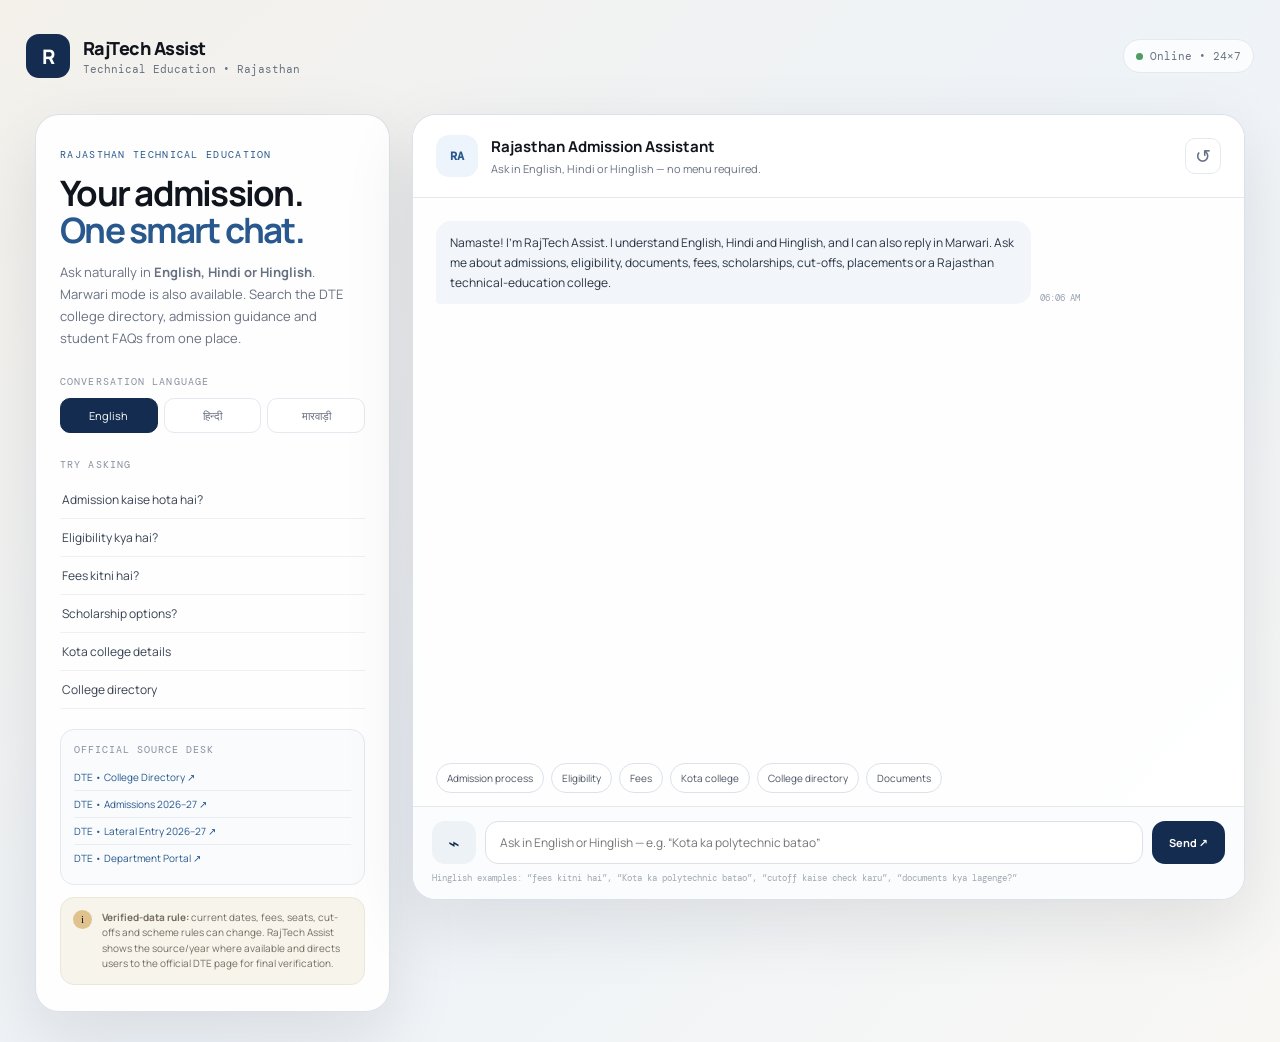
==== chatbot/index.html @ 35c806b9 "Cache-bust final chatbot JavaScript deployment" ====
<!doctype html>
<html lang="en">
<head>
<meta charset="UTF-8"><meta name="viewport" content="width=device-width,initial-scale=1.0">
<title>RajTech Assist — Rajasthan Technical Education</title>
<meta name="description" content="RajTech Assist — multilingual technical education admission and college information assistant for Rajasthan.">
<link rel="stylesheet" href="./styles.css">
</head>
<body>
<div class="app-shell">
<header class="topbar">
<div class="brand"><div class="brand-mark">R</div><div><div class="brand-name">RajTech Assist</div><div class="brand-sub">Technical Education • Rajasthan</div></div></div>
<div class="status"><span class="dot"></span><span id="statusText">Online • 24×7</span></div>
</header>
<main class="layout">
<aside class="side-panel">
<div class="side-intro"><span class="eyebrow">RAJASTHAN TECHNICAL EDUCATION</span><h1>Your admission.<br><em>One smart chat.</em></h1><p>Ask naturally in <b>English, Hindi or Hinglish</b>. Marwari mode is also available. Search the DTE college directory, admission guidance and student FAQs from one place.</p></div>
<div class="language-box"><label>Conversation language</label><div class="lang-grid"><button class="lang active" data-lang="en">English</button><button class="lang" data-lang="hi">हिन्दी</button><button class="lang" data-lang="mrw">मारवाड़ी</button></div></div>
<div class="quick-box"><label>Try asking</label>
<button class="quick" data-q="Rajasthan me admission kaise hota hai?">Admission kaise hota hai?</button>
<button class="quick" data-q="Eligibility kya hai for diploma?">Eligibility kya hai?</button>
<button class="quick" data-q="fees kitni hai?">Fees kitni hai?</button>
<button class="quick" data-q="scholarship ke options kya hain?">Scholarship options?</button>
<button class="quick" data-q="Government Polytechnic College Kota ke bare me batao">Kota college details</button>
<button class="quick" data-q="Rajasthan me saare government polytechnic colleges dikhao">College directory</button>
</div>
<div class="source-box"><label>Official source desk</label>
<a href="https://hte.rajasthan.gov.in/DepartmentofTechnicalEducation/91469" target="_blank" rel="noopener">DTE • College Directory ↗</a>
<a href="https://hte.rajasthan.gov.in/DepartmentofTechnicalEducation/31012" target="_blank" rel="noopener">DTE • Admissions 2026–27 ↗</a>
<a href="https://hte.rajasthan.gov.in/DepartmentofTechnicalEducation/31013" target="_blank" rel="noopener">DTE • Lateral Entry 2026–27 ↗</a>
<a href="https://hte.rajasthan.gov.in/DepartmentofTechnicalEducation/30717" target="_blank" rel="noopener">DTE • Department Portal ↗</a>
</div>
<div class="notice"><span>i</span><p><b>Verified-data rule:</b> current dates, fees, seats, cut-offs and scheme rules can change. RajTech Assist shows the source/year where available and directs users to the official DTE page for final verification.</p></div>
</aside>
<section class="chat-card">
<div class="chat-head"><div class="bot-avatar">RA</div><div><h2>Rajasthan Admission Assistant</h2><p id="headSub">Ask in English, Hindi or Hinglish — no menu required.</p></div><button id="clearBtn" class="icon-btn" title="Clear conversation">↺</button></div>
<div id="messages" class="messages" aria-live="polite"></div><div class="suggestions" id="suggestions"></div>
<div class="composer"><button id="voiceBtn" class="voice-btn" title="Voice input">⌁</button><input id="userInput" autocomplete="off" placeholder="Try: “Rajasthan me admission kaise hota hai?”"><button id="sendBtn" class="send-btn">Send <span>↗</span></button></div>
<div class="composer-note">Hinglish examples: “fees kitni hai”, “Kota ka polytechnic batao”, “cutoff kaise check karu”, “documents kya lagenge?”</div>
</section>
</main>
</div>
<script src="./app.js?v=20260924-final"></script>
</body></html>
---- chatbot/styles.css ----
@import url('https://fonts.googleapis.com/css2?family=DM+Mono:wght@400;500&family=Manrope:wght@400;500;600;700;800&display=swap');
:root{--ink:#10141c;--muted:#687181;--line:#e5e8ee;--navy:#132c4f;--blue:#28588e;--soft:#eef4fb;--green:#4e9c63;--shadow:0 24px 70px rgba(16,20,28,.10)}
*{box-sizing:border-box}body{margin:0;background:linear-gradient(135deg,#f4f1eb,#eef3f8 52%,#f8f7f4);font-family:Manrope,system-ui,sans-serif;color:var(--ink);min-height:100vh}button,input{font:inherit}
.app-shell{max-width:1450px;margin:auto;min-height:100vh;padding:22px 26px 30px}.topbar{height:68px;display:flex;align-items:center;justify-content:space-between}.brand{display:flex;align-items:center;gap:13px}.brand-mark{width:44px;height:44px;border-radius:13px;background:var(--navy);color:#fff;display:grid;place-items:center;font-weight:800;font-size:20px}.brand-name{font-size:18px;font-weight:800;letter-spacing:-.03em}.brand-sub{font:11px 'DM Mono',monospace;color:var(--muted);margin-top:2px}.status{font:11px 'DM Mono',monospace;color:#687181;border:1px solid var(--line);background:#ffffffbb;padding:9px 12px;border-radius:999px}.dot{display:inline-block;width:7px;height:7px;background:var(--green);border-radius:50%;margin-right:7px}
.layout{display:grid;grid-template-columns:355px minmax(0,1fr);gap:22px;max-width:1210px;margin:24px auto 0}.side-panel,.chat-card{background:#ffffffe8;border:1px solid #d6dbe4d9;border-radius:24px;box-shadow:var(--shadow)}.side-panel{padding:26px 24px;display:flex;flex-direction:column}.eyebrow{font:10px 'DM Mono',monospace;color:var(--blue);letter-spacing:.13em}.side-intro h1{font-size:35px;line-height:1.06;letter-spacing:-.05em;margin:12px 0}.side-intro h1 em{font-style:normal;color:var(--blue)}.side-intro p{font-size:13px;line-height:1.7;color:var(--muted);margin:0}.language-box,.quick-box{margin-top:25px}.language-box label,.quick-box label{display:block;font:10px 'DM Mono',monospace;text-transform:uppercase;letter-spacing:.11em;color:#87909e;margin-bottom:10px}.lang-grid{display:grid;grid-template-columns:1fr 1fr 1fr;gap:6px}.lang{border:1px solid var(--line);background:#fff;border-radius:10px;padding:9px 4px;font-size:11px;cursor:pointer;color:#697180}.lang.active{background:var(--navy);border-color:var(--navy);color:#fff}.quick{display:block;width:100%;text-align:left;border:0;border-bottom:1px solid #edf0f4;background:none;padding:10px 2px;font-size:12px;color:#374151;cursor:pointer}.quick:hover{color:var(--blue);padding-left:5px}.source-box{margin-top:20px;border:1px solid var(--line);border-radius:14px;padding:13px;background:#f9fbfd}.source-box label{display:block;font:10px 'DM Mono',monospace;text-transform:uppercase;letter-spacing:.1em;color:#87909e;margin-bottom:8px}.source-box a{display:block;text-decoration:none;color:var(--blue);font-size:10px;padding:6px 0;border-bottom:1px solid #e9edf2}.source-box a:last-child{border-bottom:0}.source-box a:hover{text-decoration:underline}.notice{margin-top:12px;background:#f7f4ec;border:1px solid #eee7d7;border-radius:14px;padding:12px;display:flex;gap:10px}.notice span{width:19px;height:19px;border-radius:50%;background:#dfc28e;display:grid;place-items:center;font:11px serif;flex:none}.notice p{margin:0;color:#756e61;font-size:10px;line-height:1.55}
.chat-card{height:calc(100vh - 114px);min-height:680px;display:flex;flex-direction:column;overflow:hidden}.chat-head{display:flex;align-items:center;gap:13px;padding:20px 23px;border-bottom:1px solid var(--line);background:#fffffff0}.bot-avatar{width:42px;height:42px;border-radius:13px;background:var(--soft);color:var(--blue);display:grid;place-items:center;font:700 12px 'DM Mono',monospace}.chat-head h2{font-size:15px;margin:0}.chat-head p{font-size:11px;color:var(--muted);margin:4px 0 0}.icon-btn{margin-left:auto;border:1px solid var(--line);background:#fff;border-radius:10px;width:36px;height:36px;cursor:pointer;color:#667085;font-size:19px}.messages{flex:1;padding:23px;overflow:auto;display:flex;flex-direction:column;gap:15px;min-height:0}.msg{display:flex;gap:9px;max-width:82%;animation:rise .2s ease}.msg.user{margin-left:auto;flex-direction:row-reverse}.bubble{padding:12px 14px;border-radius:15px 15px 15px 4px;background:#f2f5f9;color:#283343;font-size:12px;line-height:1.65;white-space:pre-wrap}.user .bubble{background:var(--navy);color:#fff;border-radius:15px 15px 4px 15px}.time{font:9px 'DM Mono',monospace;color:#9aa2af;align-self:flex-end;white-space:nowrap}.suggestions{display:flex;gap:7px;flex-wrap:wrap;padding:0 23px 13px}.chip{border:1px solid #dce2ea;background:#fff;color:#4b5563;border-radius:999px;padding:7px 10px;font-size:10px;cursor:pointer}.chip:hover{border-color:#a9bdd5;color:var(--blue)}.composer{display:flex;gap:9px;padding:14px 19px 8px;border-top:1px solid var(--line);background:#fbfcfd}.composer input{flex:1;border:1px solid #dce1e8;background:#fff;border-radius:13px;padding:12px 14px;outline:none;font-size:12px}.composer input:focus{border-color:#9db5d1;box-shadow:0 0 0 3px #edf3f9}.voice-btn,.send-btn{border:0;border-radius:13px;cursor:pointer}.voice-btn{width:44px;background:#edf2f7;color:var(--navy);font-size:19px}.send-btn{background:var(--navy);color:#fff;padding:0 17px;font-size:11px;font-weight:700}.composer-note{padding:0 19px 15px;background:#fbfcfd;color:#a0a7b2;font:9px 'DM Mono',monospace}@keyframes rise{from{opacity:0;transform:translateY(4px)}to{opacity:1;transform:none}}@media(max-width:900px){.layout{grid-template-columns:1fr}.side-panel{display:none}.chat-card{height:calc(100vh - 90px);min-height:600px}.app-shell{padding:12px}.topbar{height:55px}.status{display:none}.messages{padding:16px}.msg{max-width:92%}}
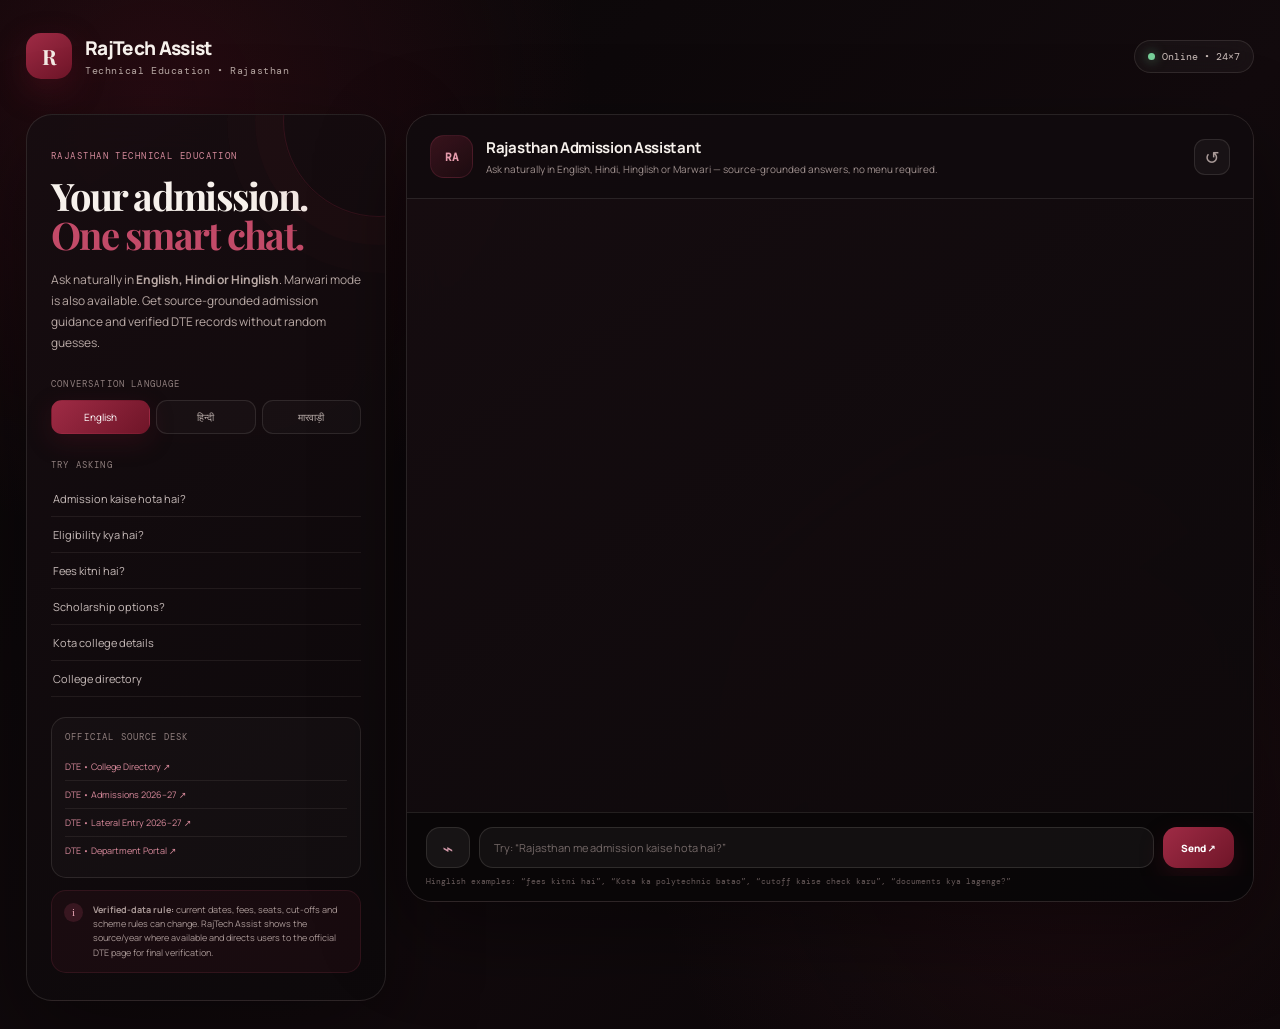
==== commit 0866d3de: "Polish final chatbot copy and refresh deployed asset version" ====
--- a/chatbot/index.html
+++ b/chatbot/index.html
@@ -14,7 +14,7 @@
 </header>
 <main class="layout">
 <aside class="side-panel">
-<div class="side-intro"><span class="eyebrow">RAJASTHAN TECHNICAL EDUCATION</span><h1>Your admission.<br><em>One smart chat.</em></h1><p>Ask naturally in <b>English, Hindi or Hinglish</b>. Marwari mode is also available. Search the DTE college directory, admission guidance and student FAQs from one place.</p></div>
+<div class="side-intro"><span class="eyebrow">RAJASTHAN TECHNICAL EDUCATION</span><h1>Your admission.<br><em>One smart chat.</em></h1><p>Ask naturally in <b>English, Hindi or Hinglish</b>. Marwari mode is also available. Get source-grounded admission guidance and verified DTE records without random guesses.</p></div>
 <div class="language-box"><label>Conversation language</label><div class="lang-grid"><button class="lang active" data-lang="en">English</button><button class="lang" data-lang="hi">हिन्दी</button><button class="lang" data-lang="mrw">मारवाड़ी</button></div></div>
 <div class="quick-box"><label>Try asking</label>
 <button class="quick" data-q="Rajasthan me admission kaise hota hai?">Admission kaise hota hai?</button>
@@ -33,12 +33,12 @@
 <div class="notice"><span>i</span><p><b>Verified-data rule:</b> current dates, fees, seats, cut-offs and scheme rules can change. RajTech Assist shows the source/year where available and directs users to the official DTE page for final verification.</p></div>
 </aside>
 <section class="chat-card">
-<div class="chat-head"><div class="bot-avatar">RA</div><div><h2>Rajasthan Admission Assistant</h2><p id="headSub">Ask in English, Hindi or Hinglish — no menu required.</p></div><button id="clearBtn" class="icon-btn" title="Clear conversation">↺</button></div>
+<div class="chat-head"><div class="bot-avatar">RA</div><div><h2>Rajasthan Admission Assistant</h2><p id="headSub">Ask naturally in English, Hindi, Hinglish or Marwari — source-grounded answers, no menu required.</p></div><button id="clearBtn" class="icon-btn" title="Clear conversation">↺</button></div>
 <div id="messages" class="messages" aria-live="polite"></div><div class="suggestions" id="suggestions"></div>
 <div class="composer"><button id="voiceBtn" class="voice-btn" title="Voice input">⌁</button><input id="userInput" autocomplete="off" placeholder="Try: “Rajasthan me admission kaise hota hai?”"><button id="sendBtn" class="send-btn">Send <span>↗</span></button></div>
 <div class="composer-note">Hinglish examples: “fees kitni hai”, “Kota ka polytechnic batao”, “cutoff kaise check karu”, “documents kya lagenge?”</div>
 </section>
 </main>
 </div>
-<script src="./app.js?v=20260924-final"></script>
+<script src="./app.js?v=20260924-final2"></script>
 </body></html>
--- a/chatbot/styles.css
+++ b/chatbot/styles.css
@@ -1,6 +1,6 @@
-@import url('https://fonts.googleapis.com/css2?family=DM+Mono:wght@400;500&family=Manrope:wght@400;500;600;700;800&display=swap');
-:root{--ink:#10141c;--muted:#687181;--line:#e5e8ee;--navy:#132c4f;--blue:#28588e;--soft:#eef4fb;--green:#4e9c63;--shadow:0 24px 70px rgba(16,20,28,.10)}
-*{box-sizing:border-box}body{margin:0;background:linear-gradient(135deg,#f4f1eb,#eef3f8 52%,#f8f7f4);font-family:Manrope,system-ui,sans-serif;color:var(--ink);min-height:100vh}button,input{font:inherit}
-.app-shell{max-width:1450px;margin:auto;min-height:100vh;padding:22px 26px 30px}.topbar{height:68px;display:flex;align-items:center;justify-content:space-between}.brand{display:flex;align-items:center;gap:13px}.brand-mark{width:44px;height:44px;border-radius:13px;background:var(--navy);color:#fff;display:grid;place-items:center;font-weight:800;font-size:20px}.brand-name{font-size:18px;font-weight:800;letter-spacing:-.03em}.brand-sub{font:11px 'DM Mono',monospace;color:var(--muted);margin-top:2px}.status{font:11px 'DM Mono',monospace;color:#687181;border:1px solid var(--line);background:#ffffffbb;padding:9px 12px;border-radius:999px}.dot{display:inline-block;width:7px;height:7px;background:var(--green);border-radius:50%;margin-right:7px}
-.layout{display:grid;grid-template-columns:355px minmax(0,1fr);gap:22px;max-width:1210px;margin:24px auto 0}.side-panel,.chat-card{background:#ffffffe8;border:1px solid #d6dbe4d9;border-radius:24px;box-shadow:var(--shadow)}.side-panel{padding:26px 24px;display:flex;flex-direction:column}.eyebrow{font:10px 'DM Mono',monospace;color:var(--blue);letter-spacing:.13em}.side-intro h1{font-size:35px;line-height:1.06;letter-spacing:-.05em;margin:12px 0}.side-intro h1 em{font-style:normal;color:var(--blue)}.side-intro p{font-size:13px;line-height:1.7;color:var(--muted);margin:0}.language-box,.quick-box{margin-top:25px}.language-box label,.quick-box label{display:block;font:10px 'DM Mono',monospace;text-transform:uppercase;letter-spacing:.11em;color:#87909e;margin-bottom:10px}.lang-grid{display:grid;grid-template-columns:1fr 1fr 1fr;gap:6px}.lang{border:1px solid var(--line);background:#fff;border-radius:10px;padding:9px 4px;font-size:11px;cursor:pointer;color:#697180}.lang.active{background:var(--navy);border-color:var(--navy);color:#fff}.quick{display:block;width:100%;text-align:left;border:0;border-bottom:1px solid #edf0f4;background:none;padding:10px 2px;font-size:12px;color:#374151;cursor:pointer}.quick:hover{color:var(--blue);padding-left:5px}.source-box{margin-top:20px;border:1px solid var(--line);border-radius:14px;padding:13px;background:#f9fbfd}.source-box label{display:block;font:10px 'DM Mono',monospace;text-transform:uppercase;letter-spacing:.1em;color:#87909e;margin-bottom:8px}.source-box a{display:block;text-decoration:none;color:var(--blue);font-size:10px;padding:6px 0;border-bottom:1px solid #e9edf2}.source-box a:last-child{border-bottom:0}.source-box a:hover{text-decoration:underline}.notice{margin-top:12px;background:#f7f4ec;border:1px solid #eee7d7;border-radius:14px;padding:12px;display:flex;gap:10px}.notice span{width:19px;height:19px;border-radius:50%;background:#dfc28e;display:grid;place-items:center;font:11px serif;flex:none}.notice p{margin:0;color:#756e61;font-size:10px;line-height:1.55}
-.chat-card{height:calc(100vh - 114px);min-height:680px;display:flex;flex-direction:column;overflow:hidden}.chat-head{display:flex;align-items:center;gap:13px;padding:20px 23px;border-bottom:1px solid var(--line);background:#fffffff0}.bot-avatar{width:42px;height:42px;border-radius:13px;background:var(--soft);color:var(--blue);display:grid;place-items:center;font:700 12px 'DM Mono',monospace}.chat-head h2{font-size:15px;margin:0}.chat-head p{font-size:11px;color:var(--muted);margin:4px 0 0}.icon-btn{margin-left:auto;border:1px solid var(--line);background:#fff;border-radius:10px;width:36px;height:36px;cursor:pointer;color:#667085;font-size:19px}.messages{flex:1;padding:23px;overflow:auto;display:flex;flex-direction:column;gap:15px;min-height:0}.msg{display:flex;gap:9px;max-width:82%;animation:rise .2s ease}.msg.user{margin-left:auto;flex-direction:row-reverse}.bubble{padding:12px 14px;border-radius:15px 15px 15px 4px;background:#f2f5f9;color:#283343;font-size:12px;line-height:1.65;white-space:pre-wrap}.user .bubble{background:var(--navy);color:#fff;border-radius:15px 15px 4px 15px}.time{font:9px 'DM Mono',monospace;color:#9aa2af;align-self:flex-end;white-space:nowrap}.suggestions{display:flex;gap:7px;flex-wrap:wrap;padding:0 23px 13px}.chip{border:1px solid #dce2ea;background:#fff;color:#4b5563;border-radius:999px;padding:7px 10px;font-size:10px;cursor:pointer}.chip:hover{border-color:#a9bdd5;color:var(--blue)}.composer{display:flex;gap:9px;padding:14px 19px 8px;border-top:1px solid var(--line);background:#fbfcfd}.composer input{flex:1;border:1px solid #dce1e8;background:#fff;border-radius:13px;padding:12px 14px;outline:none;font-size:12px}.composer input:focus{border-color:#9db5d1;box-shadow:0 0 0 3px #edf3f9}.voice-btn,.send-btn{border:0;border-radius:13px;cursor:pointer}.voice-btn{width:44px;background:#edf2f7;color:var(--navy);font-size:19px}.send-btn{background:var(--navy);color:#fff;padding:0 17px;font-size:11px;font-weight:700}.composer-note{padding:0 19px 15px;background:#fbfcfd;color:#a0a7b2;font:9px 'DM Mono',monospace}@keyframes rise{from{opacity:0;transform:translateY(4px)}to{opacity:1;transform:none}}@media(max-width:900px){.layout{grid-template-columns:1fr}.side-panel{display:none}.chat-card{height:calc(100vh - 90px);min-height:600px}.app-shell{padding:12px}.topbar{height:55px}.status{display:none}.messages{padding:16px}.msg{max-width:92%}}
+@import url('https://fonts.googleapis.com/css2?family=DM+Mono:wght@400;500&family=Manrope:wght@400;500;600;700;800&family=Playfair+Display:wght@600;700&display=swap');
+:root{--bg:#090708;--panel:#110b0d;--panel2:#170d11;--wine:#6f1528;--wine2:#9f2b45;--cream:#f4ece5;--text:#f7f1ec;--muted:#b9a9a5;--line:rgba(244,236,229,.11);--soft:rgba(255,255,255,.045);--green:#77d19a;--shadow:0 30px 90px rgba(0,0,0,.42)}
+*{box-sizing:border-box}html{background:var(--bg)}body{margin:0;background:radial-gradient(circle at 12% 10%,rgba(111,21,40,.28),transparent 30%),radial-gradient(circle at 85% 80%,rgba(159,43,69,.13),transparent 32%),linear-gradient(135deg,#080607,#120a0d 58%,#080607);font-family:Manrope,system-ui,sans-serif;color:var(--text);min-height:100vh}button,input{font:inherit}
+.app-shell{max-width:1480px;margin:auto;min-height:100vh;padding:20px 26px 28px}.topbar{height:72px;display:flex;align-items:center;justify-content:space-between}.brand{display:flex;align-items:center;gap:13px}.brand-mark{width:46px;height:46px;border-radius:15px;background:linear-gradient(145deg,var(--wine2),var(--wine));color:var(--cream);display:grid;place-items:center;font-family:'Playfair Display',serif;font-weight:700;font-size:21px;box-shadow:0 12px 32px rgba(111,21,40,.35)}.brand-name{font-size:19px;font-weight:800;letter-spacing:-.035em}.brand-sub{font:10px 'DM Mono',monospace;color:var(--muted);margin-top:3px;letter-spacing:.06em}.status{font:10px 'DM Mono',monospace;color:#cdbfbb;border:1px solid var(--line);background:rgba(255,255,255,.035);padding:9px 13px;border-radius:999px;backdrop-filter:blur(12px)}.dot{display:inline-block;width:7px;height:7px;background:var(--green);border-radius:50%;margin-right:7px;box-shadow:0 0 12px rgba(119,209,154,.65)}
+.layout{display:grid;grid-template-columns:360px minmax(0,1fr);gap:20px;max-width:1260px;margin:22px auto 0}.side-panel,.chat-card{background:linear-gradient(145deg,rgba(23,13,17,.94),rgba(13,9,11,.96));border:1px solid var(--line);border-radius:26px;box-shadow:var(--shadow);backdrop-filter:blur(18px)}.side-panel{padding:27px 24px;display:flex;flex-direction:column;position:relative;overflow:hidden}.side-panel:before{content:"";position:absolute;width:190px;height:190px;right:-90px;top:-90px;border-radius:50%;border:1px solid rgba(159,43,69,.22);box-shadow:0 0 0 28px rgba(159,43,69,.035),0 0 0 56px rgba(159,43,69,.02)}.eyebrow{font:9px 'DM Mono',monospace;color:#d58a9b;letter-spacing:.16em}.side-intro h1{font-family:'Playfair Display',serif;font-size:38px;line-height:1.02;letter-spacing:-.045em;margin:13px 0 14px}.side-intro h1 em{font-style:normal;color:#c24a68}.side-intro p{font-size:12px;line-height:1.75;color:var(--muted);margin:0}.language-box,.quick-box{margin-top:25px}.language-box label,.quick-box label,.source-box label{display:block;font:9px 'DM Mono',monospace;text-transform:uppercase;letter-spacing:.13em;color:#8f7e7d;margin-bottom:10px}.lang-grid{display:grid;grid-template-columns:1fr 1fr 1fr;gap:6px}.lang{border:1px solid var(--line);background:rgba(255,255,255,.025);border-radius:11px;padding:9px 4px;font-size:10px;cursor:pointer;color:#b7aaa7;transition:.2s}.lang:hover{border-color:rgba(194,74,104,.5);color:var(--cream)}.lang.active{background:linear-gradient(135deg,var(--wine2),var(--wine));border-color:transparent;color:#fff;box-shadow:0 8px 24px rgba(111,21,40,.25)}.quick{display:block;width:100%;text-align:left;border:0;border-bottom:1px solid rgba(244,236,229,.07);background:none;padding:10px 2px;font-size:11px;color:#c8bcba;cursor:pointer;transition:.2s}.quick:hover{color:#f0a1b2;padding-left:7px;background:rgba(159,43,69,.06)}.source-box{margin-top:20px;border:1px solid var(--line);border-radius:15px;padding:13px;background:rgba(255,255,255,.025)}.source-box a{display:block;text-decoration:none;color:#d98a9c;font-size:9px;padding:7px 0;border-bottom:1px solid rgba(244,236,229,.07)}.source-box a:last-child{border-bottom:0}.source-box a:hover{color:#fff}.notice{margin-top:12px;background:rgba(159,43,69,.08);border:1px solid rgba(194,74,104,.14);border-radius:15px;padding:12px;display:flex;gap:10px}.notice span{width:19px;height:19px;border-radius:50%;background:rgba(194,74,104,.18);color:#e6a4b2;display:grid;place-items:center;font:11px serif;flex:none}.notice p{margin:0;color:#aa9997;font-size:9px;line-height:1.6}
+.chat-card{height:calc(100vh - 112px);min-height:680px;display:flex;flex-direction:column;overflow:hidden}.chat-head{display:flex;align-items:center;gap:13px;padding:20px 23px;border-bottom:1px solid var(--line);background:rgba(17,11,13,.88)}.bot-avatar{width:43px;height:43px;border-radius:14px;background:linear-gradient(145deg,rgba(159,43,69,.28),rgba(111,21,40,.12));border:1px solid rgba(194,74,104,.18);color:#e49aab;display:grid;place-items:center;font:700 11px 'DM Mono',monospace}.chat-head h2{font-size:15px;margin:0;letter-spacing:-.02em}.chat-head p{font-size:10px;color:#9f908e;margin:4px 0 0}.icon-btn{margin-left:auto;border:1px solid var(--line);background:rgba(255,255,255,.035);border-radius:11px;width:36px;height:36px;cursor:pointer;color:#aa9b99;font-size:18px}.icon-btn:hover{border-color:rgba(194,74,104,.45);color:#fff}.messages{flex:1;padding:24px;overflow:auto;display:flex;flex-direction:column;gap:16px;min-height:0;scroll-behavior:smooth}.msg{display:flex;gap:9px;max-width:84%;animation:rise .22s ease}.msg.user{margin-left:auto;flex-direction:row-reverse}.bubble{padding:13px 15px;border-radius:16px 16px 16px 5px;background:rgba(255,255,255,.055);border:1px solid rgba(255,255,255,.055);color:#e8dfdb;font-size:12px;line-height:1.7;white-space:pre-wrap}.user .bubble{background:linear-gradient(135deg,#7e1a31,#55101e);border-color:rgba(255,255,255,.06);color:#fff;border-radius:16px 16px 5px 16px;box-shadow:0 10px 28px rgba(82,10,27,.24)}.time{font:8px 'DM Mono',monospace;color:#716363;align-self:flex-end;white-space:nowrap}.suggestions{display:flex;gap:7px;flex-wrap:wrap;padding:0 23px 13px}.chip{border:1px solid rgba(244,236,229,.12);background:rgba(255,255,255,.035);color:#bbaead;border-radius:999px;padding:7px 10px;font-size:9px;cursor:pointer;transition:.2s}.chip:hover{border-color:rgba(194,74,104,.45);color:#f0a1b2;background:rgba(159,43,69,.08)}.composer{display:flex;gap:9px;padding:14px 19px 8px;border-top:1px solid var(--line);background:rgba(8,6,7,.82)}.composer input{flex:1;border:1px solid rgba(244,236,229,.12);background:rgba(255,255,255,.045);color:#f5eeea;border-radius:14px;padding:12px 14px;outline:none;font-size:11px}.composer input::placeholder{color:#756968}.composer input:focus{border-color:rgba(194,74,104,.6);box-shadow:0 0 0 3px rgba(159,43,69,.10)}.voice-btn,.send-btn{border:0;border-radius:14px;cursor:pointer}.voice-btn{width:44px;background:rgba(255,255,255,.06);border:1px solid var(--line);color:#d49aaa;font-size:18px}.voice-btn:hover{background:rgba(159,43,69,.14)}.send-btn{background:linear-gradient(135deg,var(--wine2),var(--wine));color:#fff;padding:0 18px;font-size:10px;font-weight:800;box-shadow:0 9px 25px rgba(111,21,40,.25)}.send-btn:hover{filter:brightness(1.1)}.composer-note{padding:0 19px 15px;background:rgba(8,6,7,.82);color:#685b5b;font:8px 'DM Mono',monospace}@keyframes rise{from{opacity:0;transform:translateY(5px)}to{opacity:1;transform:none}}@media(max-width:900px){.layout{grid-template-columns:1fr}.side-panel{display:none}.chat-card{height:calc(100vh - 90px);min-height:600px}.app-shell{padding:12px}.topbar{height:55px}.status{display:none}.messages{padding:16px}.msg{max-width:92%}.bubble{font-size:11px}}
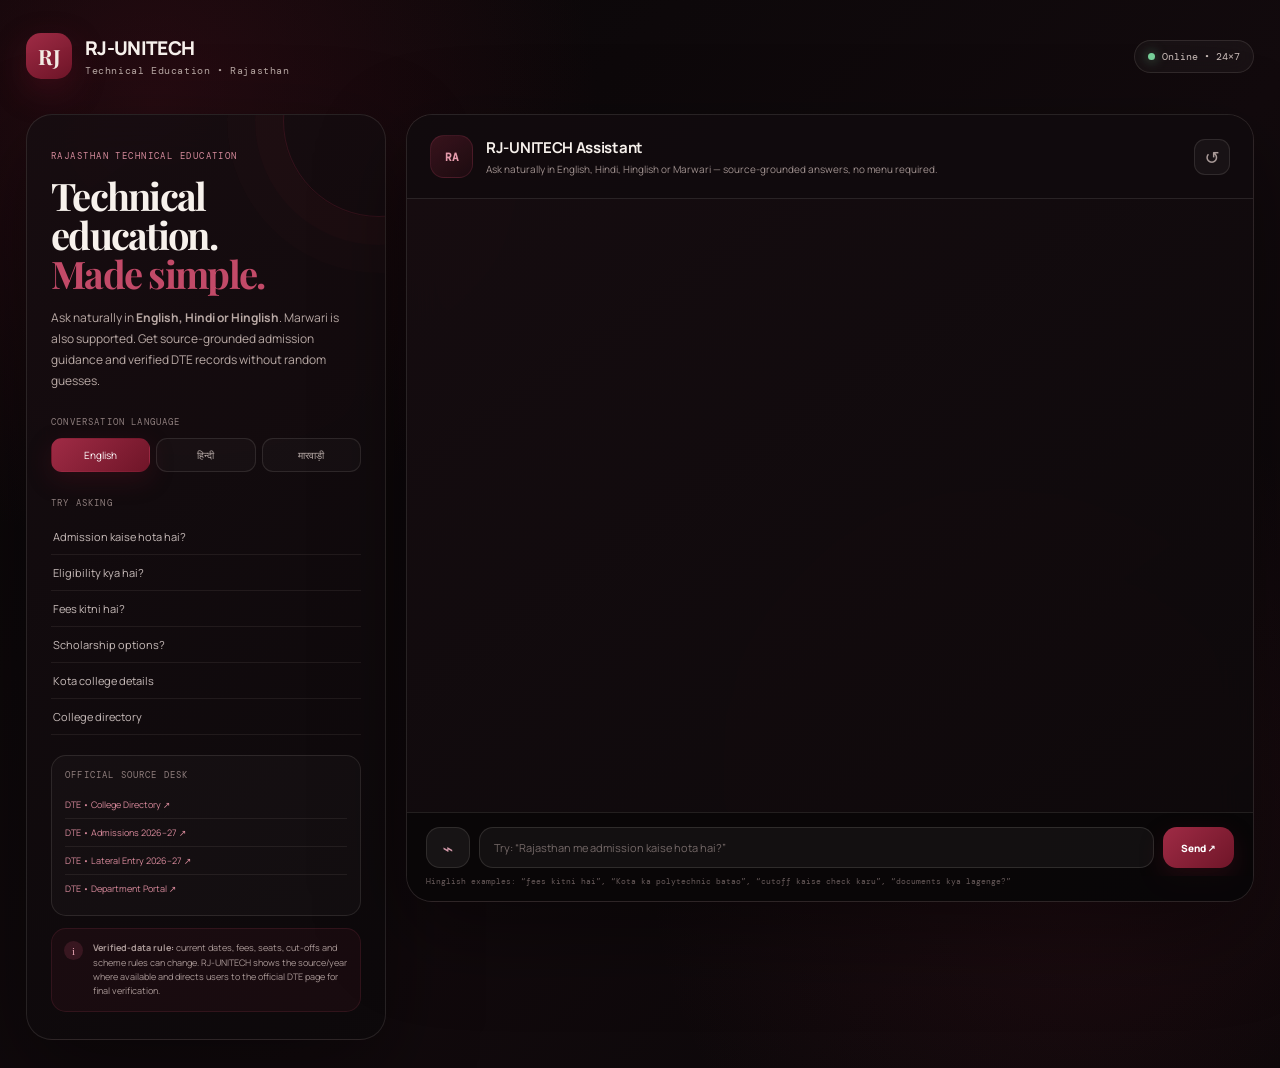
==== commit 931ff005: "Redesign chatbot as RJ-UNITECH" ====
--- a/chatbot/index.html
+++ b/chatbot/index.html
@@ -2,19 +2,19 @@
 <html lang="en">
 <head>
 <meta charset="UTF-8"><meta name="viewport" content="width=device-width,initial-scale=1.0">
-<title>RajTech Assist — Rajasthan Technical Education</title>
-<meta name="description" content="RajTech Assist — multilingual technical education admission and college information assistant for Rajasthan.">
+<title>RJ-UNITECH — Rajasthan Technical Education Assistant</title>
+<meta name="description" content="RJ-UNITECH — multilingual technical education admission assistant for Rajasthan.">
 <link rel="stylesheet" href="./styles.css">
 </head>
 <body>
 <div class="app-shell">
 <header class="topbar">
-<div class="brand"><div class="brand-mark">R</div><div><div class="brand-name">RajTech Assist</div><div class="brand-sub">Technical Education • Rajasthan</div></div></div>
+<div class="brand"><div class="brand-mark">RJ</div><div><div class="brand-name">RJ-UNITECH</div><div class="brand-sub">Technical Education • Rajasthan</div></div></div>
 <div class="status"><span class="dot"></span><span id="statusText">Online • 24×7</span></div>
 </header>
 <main class="layout">
 <aside class="side-panel">
-<div class="side-intro"><span class="eyebrow">RAJASTHAN TECHNICAL EDUCATION</span><h1>Your admission.<br><em>One smart chat.</em></h1><p>Ask naturally in <b>English, Hindi or Hinglish</b>. Marwari mode is also available. Get source-grounded admission guidance and verified DTE records without random guesses.</p></div>
+<div class="side-intro"><span class="eyebrow">RAJASTHAN TECHNICAL EDUCATION</span><h1>Technical education.<br><em>Made simple.</em></h1><p>Ask naturally in <b>English, Hindi or Hinglish</b>. Marwari is also supported. Get source-grounded admission guidance and verified DTE records without random guesses.</p></div>
 <div class="language-box"><label>Conversation language</label><div class="lang-grid"><button class="lang active" data-lang="en">English</button><button class="lang" data-lang="hi">हिन्दी</button><button class="lang" data-lang="mrw">मारवाड़ी</button></div></div>
 <div class="quick-box"><label>Try asking</label>
 <button class="quick" data-q="Rajasthan me admission kaise hota hai?">Admission kaise hota hai?</button>
@@ -30,15 +30,15 @@
 <a href="https://hte.rajasthan.gov.in/DepartmentofTechnicalEducation/31013" target="_blank" rel="noopener">DTE • Lateral Entry 2026–27 ↗</a>
 <a href="https://hte.rajasthan.gov.in/DepartmentofTechnicalEducation/30717" target="_blank" rel="noopener">DTE • Department Portal ↗</a>
 </div>
-<div class="notice"><span>i</span><p><b>Verified-data rule:</b> current dates, fees, seats, cut-offs and scheme rules can change. RajTech Assist shows the source/year where available and directs users to the official DTE page for final verification.</p></div>
+<div class="notice"><span>i</span><p><b>Verified-data rule:</b> current dates, fees, seats, cut-offs and scheme rules can change. RJ-UNITECH shows the source/year where available and directs users to the official DTE page for final verification.</p></div>
 </aside>
 <section class="chat-card">
-<div class="chat-head"><div class="bot-avatar">RA</div><div><h2>Rajasthan Admission Assistant</h2><p id="headSub">Ask naturally in English, Hindi, Hinglish or Marwari — source-grounded answers, no menu required.</p></div><button id="clearBtn" class="icon-btn" title="Clear conversation">↺</button></div>
+<div class="chat-head"><div class="bot-avatar">RA</div><div><h2>RJ-UNITECH Assistant</h2><p id="headSub">Ask naturally in English, Hindi, Hinglish or Marwari — source-grounded answers, no menu required.</p></div><button id="clearBtn" class="icon-btn" title="Clear conversation">↺</button></div>
 <div id="messages" class="messages" aria-live="polite"></div><div class="suggestions" id="suggestions"></div>
 <div class="composer"><button id="voiceBtn" class="voice-btn" title="Voice input">⌁</button><input id="userInput" autocomplete="off" placeholder="Try: “Rajasthan me admission kaise hota hai?”"><button id="sendBtn" class="send-btn">Send <span>↗</span></button></div>
 <div class="composer-note">Hinglish examples: “fees kitni hai”, “Kota ka polytechnic batao”, “cutoff kaise check karu”, “documents kya lagenge?”</div>
 </section>
 </main>
 </div>
-<script src="./app.js?v=20260924-final2"></script>
+<script src="./config.js?v=20260924-rjunitech"></script><script src="./app.js?v=20260924-rjunitech"></script>
 </body></html>
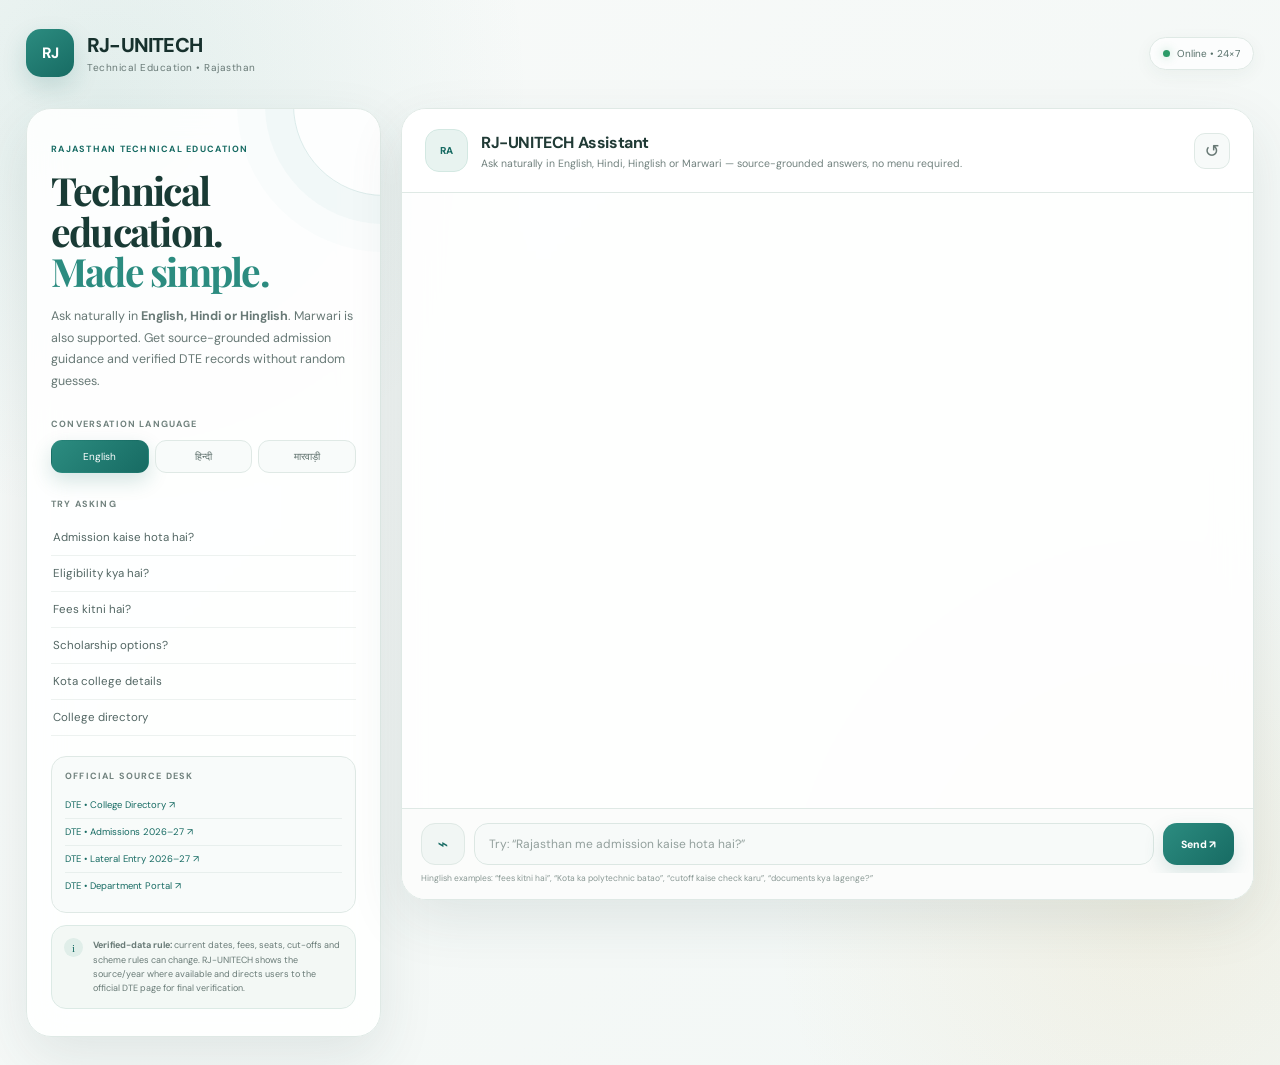
==== commit bc7650e2: "Fix RJ-UNITECH cache and send button loading" ====
--- a/chatbot/index.html
+++ b/chatbot/index.html
@@ -4,7 +4,7 @@
 <meta charset="UTF-8"><meta name="viewport" content="width=device-width,initial-scale=1.0">
 <title>RJ-UNITECH — Rajasthan Technical Education Assistant</title>
 <meta name="description" content="RJ-UNITECH — multilingual technical education admission assistant for Rajasthan.">
-<link rel="stylesheet" href="./styles.css">
+<link rel="stylesheet" href="./styles.css?v=20260924-fix2">
 </head>
 <body>
 <div class="app-shell">
@@ -35,10 +35,10 @@
 <section class="chat-card">
 <div class="chat-head"><div class="bot-avatar">RA</div><div><h2>RJ-UNITECH Assistant</h2><p id="headSub">Ask naturally in English, Hindi, Hinglish or Marwari — source-grounded answers, no menu required.</p></div><button id="clearBtn" class="icon-btn" title="Clear conversation">↺</button></div>
 <div id="messages" class="messages" aria-live="polite"></div><div class="suggestions" id="suggestions"></div>
-<div class="composer"><button id="voiceBtn" class="voice-btn" title="Voice input">⌁</button><input id="userInput" autocomplete="off" placeholder="Try: “Rajasthan me admission kaise hota hai?”"><button id="sendBtn" class="send-btn">Send <span>↗</span></button></div>
+<div class="composer"><button id="voiceBtn" class="voice-btn" title="Voice input">⌁</button><input id="userInput" autocomplete="off" placeholder="Try: “Rajasthan me admission kaise hota hai?”"><button id="sendBtn" class="send-btn" type="button">Send <span>↗</span></button></div>
 <div class="composer-note">Hinglish examples: “fees kitni hai”, “Kota ka polytechnic batao”, “cutoff kaise check karu”, “documents kya lagenge?”</div>
 </section>
 </main>
 </div>
-<script src="./config.js?v=20260924-rjunitech"></script><script src="./app.js?v=20260924-rjunitech"></script>
+<script src="./config.js?v=20260924-fix2"></script><script src="./app.js?v=20260924-fix2"></script>
 </body></html>
--- a/chatbot/styles.css
+++ b/chatbot/styles.css
@@ -1,6 +1,7 @@
-@import url('https://fonts.googleapis.com/css2?family=DM+Mono:wght@400;500&family=Manrope:wght@400;500;600;700;800&family=Playfair+Display:wght@600;700&display=swap');
-:root{--bg:#090708;--panel:#110b0d;--panel2:#170d11;--wine:#6f1528;--wine2:#9f2b45;--cream:#f4ece5;--text:#f7f1ec;--muted:#b9a9a5;--line:rgba(244,236,229,.11);--soft:rgba(255,255,255,.045);--green:#77d19a;--shadow:0 30px 90px rgba(0,0,0,.42)}
-*{box-sizing:border-box}html{background:var(--bg)}body{margin:0;background:radial-gradient(circle at 12% 10%,rgba(111,21,40,.28),transparent 30%),radial-gradient(circle at 85% 80%,rgba(159,43,69,.13),transparent 32%),linear-gradient(135deg,#080607,#120a0d 58%,#080607);font-family:Manrope,system-ui,sans-serif;color:var(--text);min-height:100vh}button,input{font:inherit}
-.app-shell{max-width:1480px;margin:auto;min-height:100vh;padding:20px 26px 28px}.topbar{height:72px;display:flex;align-items:center;justify-content:space-between}.brand{display:flex;align-items:center;gap:13px}.brand-mark{width:46px;height:46px;border-radius:15px;background:linear-gradient(145deg,var(--wine2),var(--wine));color:var(--cream);display:grid;place-items:center;font-family:'Playfair Display',serif;font-weight:700;font-size:21px;box-shadow:0 12px 32px rgba(111,21,40,.35)}.brand-name{font-size:19px;font-weight:800;letter-spacing:-.035em}.brand-sub{font:10px 'DM Mono',monospace;color:var(--muted);margin-top:3px;letter-spacing:.06em}.status{font:10px 'DM Mono',monospace;color:#cdbfbb;border:1px solid var(--line);background:rgba(255,255,255,.035);padding:9px 13px;border-radius:999px;backdrop-filter:blur(12px)}.dot{display:inline-block;width:7px;height:7px;background:var(--green);border-radius:50%;margin-right:7px;box-shadow:0 0 12px rgba(119,209,154,.65)}
-.layout{display:grid;grid-template-columns:360px minmax(0,1fr);gap:20px;max-width:1260px;margin:22px auto 0}.side-panel,.chat-card{background:linear-gradient(145deg,rgba(23,13,17,.94),rgba(13,9,11,.96));border:1px solid var(--line);border-radius:26px;box-shadow:var(--shadow);backdrop-filter:blur(18px)}.side-panel{padding:27px 24px;display:flex;flex-direction:column;position:relative;overflow:hidden}.side-panel:before{content:"";position:absolute;width:190px;height:190px;right:-90px;top:-90px;border-radius:50%;border:1px solid rgba(159,43,69,.22);box-shadow:0 0 0 28px rgba(159,43,69,.035),0 0 0 56px rgba(159,43,69,.02)}.eyebrow{font:9px 'DM Mono',monospace;color:#d58a9b;letter-spacing:.16em}.side-intro h1{font-family:'Playfair Display',serif;font-size:38px;line-height:1.02;letter-spacing:-.045em;margin:13px 0 14px}.side-intro h1 em{font-style:normal;color:#c24a68}.side-intro p{font-size:12px;line-height:1.75;color:var(--muted);margin:0}.language-box,.quick-box{margin-top:25px}.language-box label,.quick-box label,.source-box label{display:block;font:9px 'DM Mono',monospace;text-transform:uppercase;letter-spacing:.13em;color:#8f7e7d;margin-bottom:10px}.lang-grid{display:grid;grid-template-columns:1fr 1fr 1fr;gap:6px}.lang{border:1px solid var(--line);background:rgba(255,255,255,.025);border-radius:11px;padding:9px 4px;font-size:10px;cursor:pointer;color:#b7aaa7;transition:.2s}.lang:hover{border-color:rgba(194,74,104,.5);color:var(--cream)}.lang.active{background:linear-gradient(135deg,var(--wine2),var(--wine));border-color:transparent;color:#fff;box-shadow:0 8px 24px rgba(111,21,40,.25)}.quick{display:block;width:100%;text-align:left;border:0;border-bottom:1px solid rgba(244,236,229,.07);background:none;padding:10px 2px;font-size:11px;color:#c8bcba;cursor:pointer;transition:.2s}.quick:hover{color:#f0a1b2;padding-left:7px;background:rgba(159,43,69,.06)}.source-box{margin-top:20px;border:1px solid var(--line);border-radius:15px;padding:13px;background:rgba(255,255,255,.025)}.source-box a{display:block;text-decoration:none;color:#d98a9c;font-size:9px;padding:7px 0;border-bottom:1px solid rgba(244,236,229,.07)}.source-box a:last-child{border-bottom:0}.source-box a:hover{color:#fff}.notice{margin-top:12px;background:rgba(159,43,69,.08);border:1px solid rgba(194,74,104,.14);border-radius:15px;padding:12px;display:flex;gap:10px}.notice span{width:19px;height:19px;border-radius:50%;background:rgba(194,74,104,.18);color:#e6a4b2;display:grid;place-items:center;font:11px serif;flex:none}.notice p{margin:0;color:#aa9997;font-size:9px;line-height:1.6}
-.chat-card{height:calc(100vh - 112px);min-height:680px;display:flex;flex-direction:column;overflow:hidden}.chat-head{display:flex;align-items:center;gap:13px;padding:20px 23px;border-bottom:1px solid var(--line);background:rgba(17,11,13,.88)}.bot-avatar{width:43px;height:43px;border-radius:14px;background:linear-gradient(145deg,rgba(159,43,69,.28),rgba(111,21,40,.12));border:1px solid rgba(194,74,104,.18);color:#e49aab;display:grid;place-items:center;font:700 11px 'DM Mono',monospace}.chat-head h2{font-size:15px;margin:0;letter-spacing:-.02em}.chat-head p{font-size:10px;color:#9f908e;margin:4px 0 0}.icon-btn{margin-left:auto;border:1px solid var(--line);background:rgba(255,255,255,.035);border-radius:11px;width:36px;height:36px;cursor:pointer;color:#aa9b99;font-size:18px}.icon-btn:hover{border-color:rgba(194,74,104,.45);color:#fff}.messages{flex:1;padding:24px;overflow:auto;display:flex;flex-direction:column;gap:16px;min-height:0;scroll-behavior:smooth}.msg{display:flex;gap:9px;max-width:84%;animation:rise .22s ease}.msg.user{margin-left:auto;flex-direction:row-reverse}.bubble{padding:13px 15px;border-radius:16px 16px 16px 5px;background:rgba(255,255,255,.055);border:1px solid rgba(255,255,255,.055);color:#e8dfdb;font-size:12px;line-height:1.7;white-space:pre-wrap}.user .bubble{background:linear-gradient(135deg,#7e1a31,#55101e);border-color:rgba(255,255,255,.06);color:#fff;border-radius:16px 16px 5px 16px;box-shadow:0 10px 28px rgba(82,10,27,.24)}.time{font:8px 'DM Mono',monospace;color:#716363;align-self:flex-end;white-space:nowrap}.suggestions{display:flex;gap:7px;flex-wrap:wrap;padding:0 23px 13px}.chip{border:1px solid rgba(244,236,229,.12);background:rgba(255,255,255,.035);color:#bbaead;border-radius:999px;padding:7px 10px;font-size:9px;cursor:pointer;transition:.2s}.chip:hover{border-color:rgba(194,74,104,.45);color:#f0a1b2;background:rgba(159,43,69,.08)}.composer{display:flex;gap:9px;padding:14px 19px 8px;border-top:1px solid var(--line);background:rgba(8,6,7,.82)}.composer input{flex:1;border:1px solid rgba(244,236,229,.12);background:rgba(255,255,255,.045);color:#f5eeea;border-radius:14px;padding:12px 14px;outline:none;font-size:11px}.composer input::placeholder{color:#756968}.composer input:focus{border-color:rgba(194,74,104,.6);box-shadow:0 0 0 3px rgba(159,43,69,.10)}.voice-btn,.send-btn{border:0;border-radius:14px;cursor:pointer}.voice-btn{width:44px;background:rgba(255,255,255,.06);border:1px solid var(--line);color:#d49aaa;font-size:18px}.voice-btn:hover{background:rgba(159,43,69,.14)}.send-btn{background:linear-gradient(135deg,var(--wine2),var(--wine));color:#fff;padding:0 18px;font-size:10px;font-weight:800;box-shadow:0 9px 25px rgba(111,21,40,.25)}.send-btn:hover{filter:brightness(1.1)}.composer-note{padding:0 19px 15px;background:rgba(8,6,7,.82);color:#685b5b;font:8px 'DM Mono',monospace}@keyframes rise{from{opacity:0;transform:translateY(5px)}to{opacity:1;transform:none}}@media(max-width:900px){.layout{grid-template-columns:1fr}.side-panel{display:none}.chat-card{height:calc(100vh - 90px);min-height:600px}.app-shell{padding:12px}.topbar{height:55px}.status{display:none}.messages{padding:16px}.msg{max-width:92%}.bubble{font-size:11px}}
+@import url('https://fonts.googleapis.com/css2?family=DM+Sans:wght@400;500;600;700&family=Manrope:wght@400;500;600;700;800&family=Playfair+Display:wght@600;700&display=swap');
+:root{--bg:#f5f8f7;--panel:#ffffff;--panel2:#eef5f2;--primary:#176b63;--primary2:#2c8c80;--accent:#d5a84a;--cream:#fbfcf9;--text:#20302d;--muted:#687976;--line:#dfe9e5;--soft:#f3f7f5;--green:#2c9b68;--shadow:0 20px 55px rgba(40,70,64,.10)}
+*{box-sizing:border-box}html{background:var(--bg)}body{margin:0;background:radial-gradient(circle at 8% 8%,rgba(44,140,128,.10),transparent 28%),radial-gradient(circle at 90% 85%,rgba(213,168,74,.10),transparent 26%),linear-gradient(135deg,#f8faf9,#f2f7f5);font-family:'DM Sans',Manrope,system-ui,sans-serif;color:var(--text);min-height:100vh}button,input{font:inherit}
+.app-shell{max-width:1480px;margin:auto;min-height:100vh;padding:18px 26px 28px}.topbar{height:70px;display:flex;align-items:center;justify-content:space-between}.brand{display:flex;align-items:center;gap:13px}.brand-mark{width:48px;height:48px;border-radius:15px;background:linear-gradient(145deg,var(--primary2),var(--primary));color:white;display:grid;place-items:center;font-weight:800;font-size:15px;letter-spacing:-.05em;box-shadow:0 10px 24px rgba(23,107,99,.18)}.brand-name{font-size:20px;font-weight:800;letter-spacing:-.04em;color:#17312d}.brand-sub{font-size:10px;color:var(--muted);margin-top:3px;letter-spacing:.05em}.status{font-size:10px;color:#57706a;border:1px solid var(--line);background:rgba(255,255,255,.75);padding:9px 13px;border-radius:999px;box-shadow:0 5px 18px rgba(40,70,64,.05)}.dot{display:inline-block;width:7px;height:7px;background:var(--green);border-radius:50%;margin-right:7px;box-shadow:0 0 10px rgba(44,155,104,.35)}
+.layout{display:grid;grid-template-columns:355px minmax(0,1fr);gap:20px;max-width:1260px;margin:20px auto 0}.side-panel,.chat-card{background:rgba(255,255,255,.88);border:1px solid var(--line);border-radius:25px;box-shadow:var(--shadow);backdrop-filter:blur(18px)}.side-panel{padding:27px 24px;display:flex;flex-direction:column;position:relative;overflow:hidden}.side-panel:before{content:"";position:absolute;width:180px;height:180px;right:-95px;top:-95px;border-radius:50%;border:1px solid rgba(44,140,128,.16);box-shadow:0 0 0 28px rgba(44,140,128,.035),0 0 0 56px rgba(44,140,128,.02)}.eyebrow{font-size:9px;font-weight:700;color:var(--primary);letter-spacing:.14em}.side-intro h1{font-family:'Playfair Display',serif;font-size:39px;line-height:1.04;letter-spacing:-.045em;margin:13px 0 14px;color:#193b35}.side-intro h1 em{font-style:normal;color:var(--primary2)}.side-intro p{font-size:12.5px;line-height:1.75;color:var(--muted);margin:0}.language-box,.quick-box{margin-top:25px}.language-box label,.quick-box label,.source-box label{display:block;font-size:9px;font-weight:700;text-transform:uppercase;letter-spacing:.13em;color:#71827e;margin-bottom:10px}.lang-grid{display:grid;grid-template-columns:1fr 1fr 1fr;gap:6px}.lang{border:1px solid var(--line);background:#f8fbfa;border-radius:11px;padding:9px 4px;font-size:10px;cursor:pointer;color:#5f716d;transition:.2s}.lang:hover{border-color:#a7cbc4;color:var(--primary)}.lang.active{background:linear-gradient(135deg,var(--primary2),var(--primary));border-color:transparent;color:#fff;box-shadow:0 8px 20px rgba(23,107,99,.18)}.quick{display:block;width:100%;text-align:left;border:0;border-bottom:1px solid #edf2f0;background:none;padding:10px 2px;font-size:11.5px;color:#536764;cursor:pointer;transition:.2s}.quick:hover{color:var(--primary);padding-left:7px;background:#f4f9f7}.source-box{margin-top:20px;border:1px solid var(--line);border-radius:15px;padding:13px;background:#f8fbfa}.source-box a{display:block;text-decoration:none;color:var(--primary);font-size:9.5px;padding:7px 0;border-bottom:1px solid #e8efed}.source-box a:last-child{border-bottom:0}.source-box a:hover{color:#0d514a}.notice{margin-top:12px;background:#f3f8f5;border:1px solid #dceae5;border-radius:15px;padding:12px;display:flex;gap:10px}.notice span{width:19px;height:19px;border-radius:50%;background:#e0eee9;color:var(--primary);display:grid;place-items:center;font:11px serif;flex:none}.notice p{margin:0;color:#687a76;font-size:9px;line-height:1.6}
+.chat-card{height:calc(100vh - 108px);min-height:680px;display:flex;flex-direction:column;overflow:hidden}.chat-head{display:flex;align-items:center;gap:13px;padding:20px 23px;border-bottom:1px solid var(--line);background:rgba(255,255,255,.92)}.bot-avatar{width:43px;height:43px;border-radius:14px;background:#e8f3f0;border:1px solid #d3e8e2;color:var(--primary);display:grid;place-items:center;font:800 10px 'DM Sans',sans-serif}.chat-head h2{font-size:16px;margin:0;letter-spacing:-.025em;color:#203a35}.chat-head p{font-size:10.5px;color:#71817e;margin:4px 0 0}.icon-btn{margin-left:auto;border:1px solid var(--line);background:#f7faf9;border-radius:11px;width:36px;height:36px;cursor:pointer;color:#687975;font-size:18px}.icon-btn:hover{border-color:#a8cbc4;color:var(--primary);background:#eef7f4}.messages{flex:1;padding:24px;overflow:auto;display:flex;flex-direction:column;gap:16px;min-height:0;scroll-behavior:smooth}.msg{display:flex;gap:9px;max-width:84%;animation:rise .22s ease}.msg.user{margin-left:auto;flex-direction:row-reverse}.bubble{padding:13px 15px;border-radius:16px 16px 16px 5px;background:#f2f6f4;border:1px solid #e5eeeb;color:#30423f;font-size:12.5px;line-height:1.7;white-space:pre-wrap}.user .bubble{background:linear-gradient(135deg,#2c8c80,#176b63);border-color:transparent;color:#fff;border-radius:16px 16px 5px 16px;box-shadow:0 9px 24px rgba(23,107,99,.16)}.time{font-size:8px;color:#91a09d;align-self:flex-end;white-space:nowrap}.suggestions{display:flex;gap:7px;flex-wrap:wrap;padding:0 23px 13px}.chip{border:1px solid var(--line);background:#f8fbfa;color:#60716e;border-radius:999px;padding:7px 10px;font-size:9.5px;cursor:pointer;transition:.2s}.chip:hover{border-color:#a8cbc4;color:var(--primary);background:#eef7f4}.composer{display:flex;gap:9px;padding:14px 19px 8px;border-top:1px solid var(--line);background:#fbfcfb}.composer input{flex:1;border:1px solid #dce7e3;background:#f7faf9;color:#233632;border-radius:14px;padding:12px 14px;outline:none;font-size:12px}.composer input::placeholder{color:#93a09d}.composer input:focus{border-color:#7fb9af;box-shadow:0 0 0 3px rgba(44,140,128,.09);background:#fff}.voice-btn,.send-btn{border-radius:14px;cursor:pointer}.voice-btn{width:44px;background:#f1f6f4;border:1px solid var(--line);color:var(--primary);font-size:18px}.voice-btn:hover{background:#e7f3f0}.send-btn{border:0;background:linear-gradient(135deg,var(--primary2),var(--primary));color:#fff;padding:0 18px;font-size:10.5px;font-weight:800;box-shadow:0 8px 20px rgba(23,107,99,.16)}.send-btn:hover{filter:brightness(1.06)}.composer-note{padding:0 19px 15px;background:#fbfcfb;color:#899894;font-size:8.5px}
+@keyframes rise{from{opacity:0;transform:translateY(5px)}to{opacity:1;transform:none}}@media(max-width:900px){.layout{grid-template-columns:1fr}.side-panel{display:none}.chat-card{height:calc(100vh - 82px);min-height:600px}.app-shell{padding:10px}.topbar{height:55px}.status{display:none}.messages{padding:16px}.msg{max-width:92%}.bubble{font-size:12px}.brand-name{font-size:18px}}
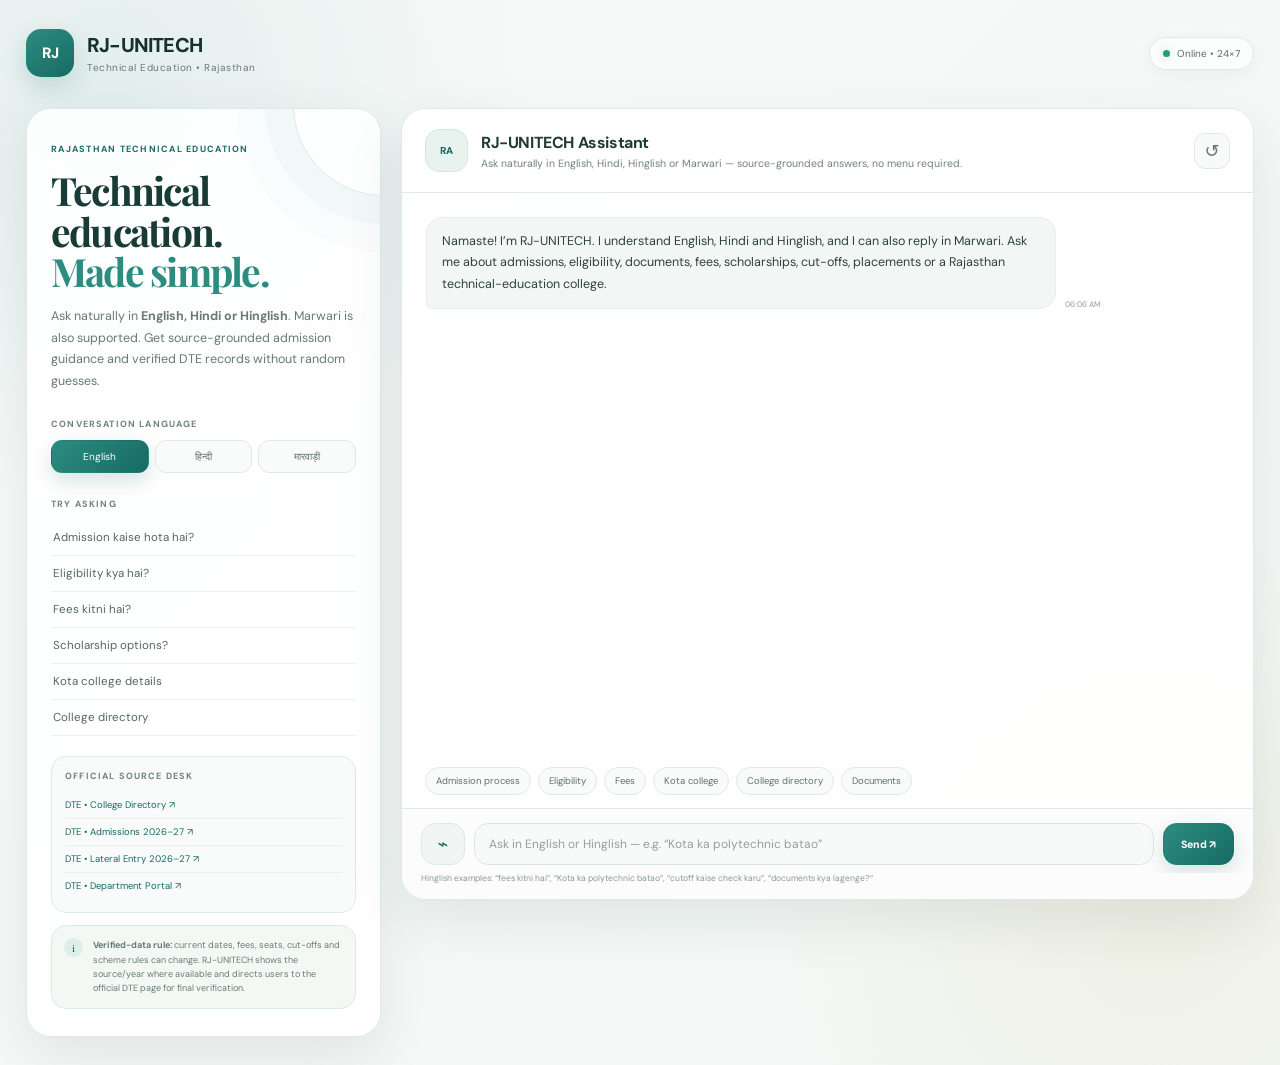
==== commit a05a8d82: "Bust browser cache after chat JavaScript syntax fix" ====
--- a/chatbot/index.html
+++ b/chatbot/index.html
@@ -4,7 +4,7 @@
 <meta charset="UTF-8"><meta name="viewport" content="width=device-width,initial-scale=1.0">
 <title>RJ-UNITECH — Rajasthan Technical Education Assistant</title>
 <meta name="description" content="RJ-UNITECH — multilingual technical education admission assistant for Rajasthan.">
-<link rel="stylesheet" href="./styles.css?v=20260924-fix2">
+<link rel="stylesheet" href="./styles.css?v=20260924-fix4">
 </head>
 <body>
 <div class="app-shell">
@@ -40,5 +40,5 @@
 </section>
 </main>
 </div>
-<script src="./config.js?v=20260924-fix2"></script><script src="./app.js?v=20260924-fix2"></script>
+<script src="./config.js?v=20260924-fix4"></script><script src="./app.js?v=20260924-fix4"></script>
 </body></html>
